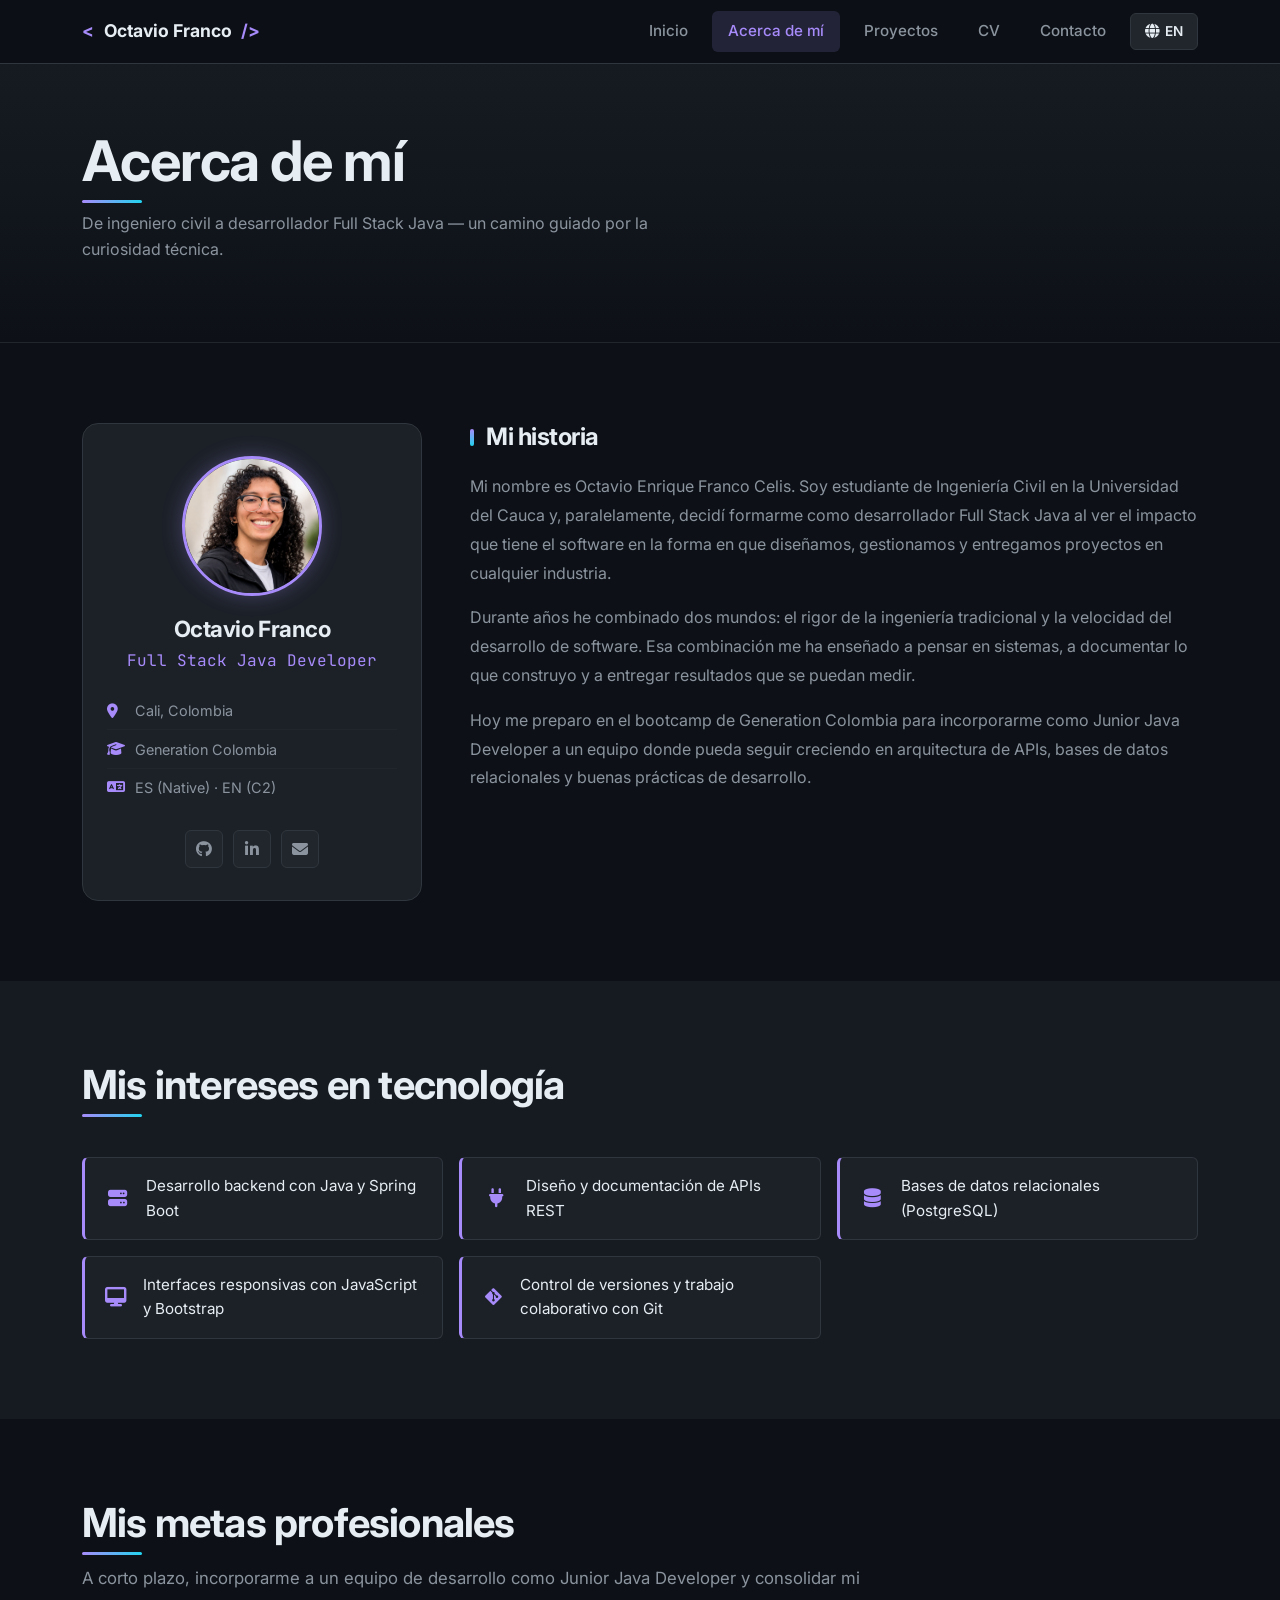
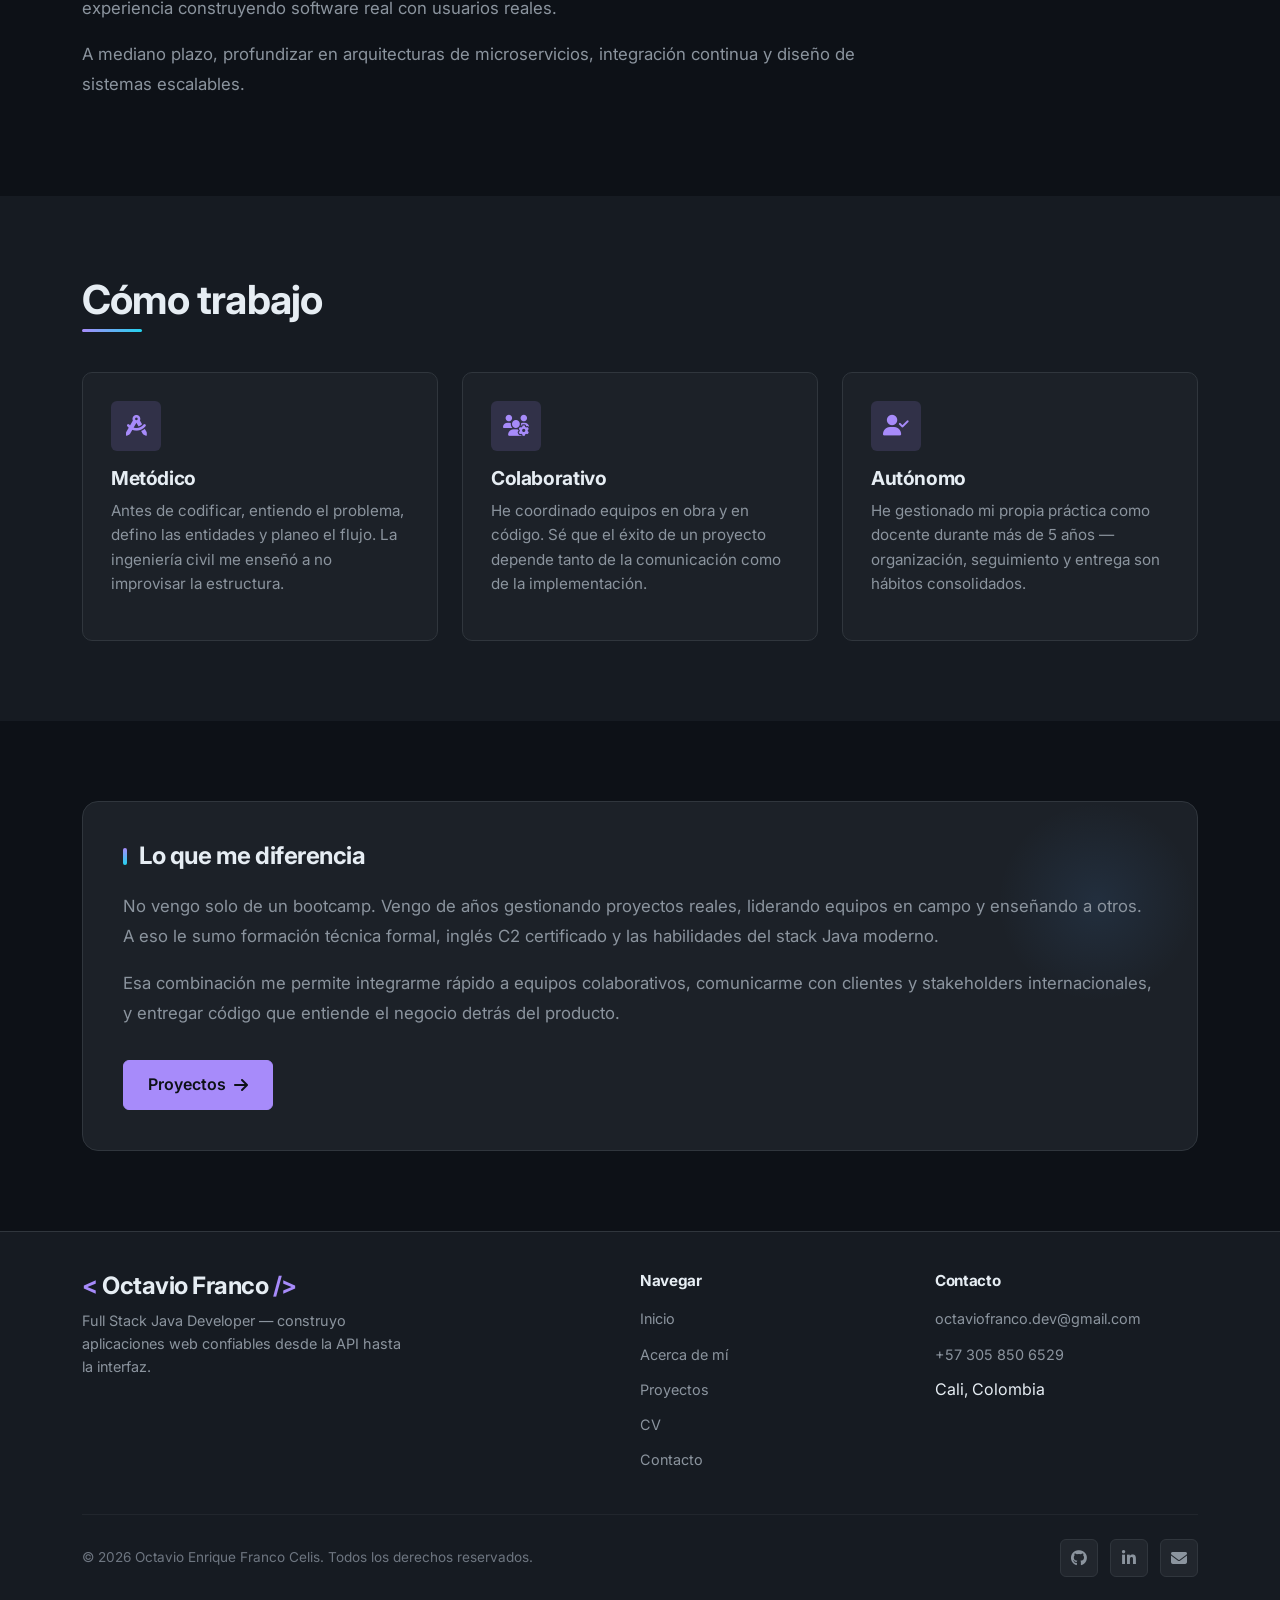
==== about.html @ 8898a6b8 "Portafolio — Octavio Franco, Full Stack Java Developer" ====
<!DOCTYPE html>
<html lang="es">
<head>
  <meta charset="UTF-8" />
  <meta name="viewport" content="width=device-width, initial-scale=1.0" />
  <meta name="description" content="Acerca de Octavio Franco — De ingeniero civil a desarrollador Full Stack Java." />
  <title>Acerca de mí · Octavio Franco</title>

  <link rel="preconnect" href="https://fonts.googleapis.com" />
  <link rel="preconnect" href="https://fonts.gstatic.com" crossorigin />
  <link href="https://fonts.googleapis.com/css2?family=Inter:wght@400;500;600;700;800&family=JetBrains+Mono:wght@400;600&display=swap" rel="stylesheet" />

  <link href="https://cdn.jsdelivr.net/npm/bootstrap@5.3.3/dist/css/bootstrap.min.css" rel="stylesheet" />
  <link rel="stylesheet" href="https://cdnjs.cloudflare.com/ajax/libs/font-awesome/6.5.0/css/all.min.css" />

  <link rel="stylesheet" href="assets/css/global.css" />
  <link rel="stylesheet" href="assets/css/about.css" />
</head>
<body data-page="about">

  <div id="navbar-container"></div>

  <main>
    <!-- Page header -->
    <section class="page-header">
      <div class="container">
        <h1 class="section-title" data-i18n="about.title">Acerca de mí</h1>
        <p class="section-subtitle" data-i18n="about.subtitle">De ingeniero civil a desarrollador Full Stack Java — un camino guiado por la curiosidad técnica.</p>
      </div>
    </section>

    <!-- Story -->
    <section class="section about-story">
      <div class="container">
        <div class="row g-5 align-items-start">
          <div class="col-lg-4 reveal">
            <div class="profile-card">
              <div class="profile-img-wrap">
                <img src="assets/img/profile/avatar.png" alt="Octavio Franco" class="profile-img" />
              </div>
              <h3>Octavio Franco</h3>
              <p class="profile-role">Full Stack Java Developer</p>
              <ul class="profile-meta">
                <li><i class="fa-solid fa-location-dot"></i> Cali, Colombia</li>
                <li><i class="fa-solid fa-graduation-cap"></i> Generation Colombia</li>
                <li><i class="fa-solid fa-language"></i> ES (Native) · EN (C2)</li>
              </ul>
              <div class="profile-social">
                <a href="https://github.com/0ctapod" target="_blank" rel="noopener" aria-label="GitHub"><i class="fa-brands fa-github"></i></a>
                <a href="https://www.linkedin.com/in/octavio-franco-6341483b8/" target="_blank" rel="noopener" aria-label="LinkedIn"><i class="fa-brands fa-linkedin-in"></i></a>
                <a href="mailto:octaviofranco.dev@gmail.com" aria-label="Email"><i class="fa-solid fa-envelope"></i></a>
              </div>
            </div>
          </div>

          <div class="col-lg-8 reveal">
            <h2 class="block-title" data-i18n="about.story.title">Mi historia</h2>
            <p data-i18n="about.story.p1">Mi nombre es Octavio Enrique Franco Celis. Soy estudiante de Ingeniería Civil en la Universidad del Cauca y, paralelamente, decidí formarme como desarrollador Full Stack Java al ver el impacto que tiene el software en la forma en que diseñamos, gestionamos y entregamos proyectos en cualquier industria.</p>
            <p data-i18n="about.story.p2">Durante años he combinado dos mundos: el rigor de la ingeniería tradicional y la velocidad del desarrollo de software. Esa combinación me ha enseñado a pensar en sistemas, a documentar lo que construyo y a entregar resultados que se puedan medir.</p>
            <p data-i18n="about.story.p3">Hoy me preparo en el bootcamp de Generation Colombia para incorporarme como Junior Java Developer a un equipo donde pueda seguir creciendo en arquitectura de APIs, bases de datos relacionales y buenas prácticas de desarrollo.</p>
          </div>
        </div>
      </div>
    </section>

    <!-- Interests -->
    <section class="section about-interests">
      <div class="container">
        <h2 class="section-title reveal" data-i18n="about.interests.title">Mis intereses en tecnología</h2>
        <div class="interests-grid reveal">
          <div class="interest-item">
            <i class="fa-solid fa-server"></i>
            <span data-i18n="about.interests.backend">Desarrollo backend con Java y Spring Boot</span>
          </div>
          <div class="interest-item">
            <i class="fa-solid fa-plug"></i>
            <span data-i18n="about.interests.api">Diseño y documentación de APIs REST</span>
          </div>
          <div class="interest-item">
            <i class="fa-solid fa-database"></i>
            <span data-i18n="about.interests.db">Bases de datos relacionales (PostgreSQL)</span>
          </div>
          <div class="interest-item">
            <i class="fa-solid fa-desktop"></i>
            <span data-i18n="about.interests.frontend">Interfaces responsivas con JavaScript y Bootstrap</span>
          </div>
          <div class="interest-item">
            <i class="fa-brands fa-git-alt"></i>
            <span data-i18n="about.interests.git">Control de versiones y trabajo colaborativo con Git</span>
          </div>
        </div>
      </div>
    </section>

    <!-- Goals -->
    <section class="section about-goals">
      <div class="container">
        <h2 class="section-title reveal" data-i18n="about.goals.title">Mis metas profesionales</h2>
        <div class="goals-content reveal">
          <p data-i18n="about.goals.p1">A corto plazo, incorporarme a un equipo de desarrollo como Junior Java Developer y consolidar mi experiencia construyendo software real con usuarios reales.</p>
          <p data-i18n="about.goals.p2">A mediano plazo, profundizar en arquitecturas de microservicios, integración continua y diseño de sistemas escalables.</p>
        </div>
      </div>
    </section>

    <!-- Work style -->
    <section class="section about-style">
      <div class="container">
        <h2 class="section-title reveal" data-i18n="about.style.title">Cómo trabajo</h2>
        <div class="row g-4 mt-2">
          <div class="col-md-4 reveal">
            <div class="card-custom style-card">
              <div class="style-icon"><i class="fa-solid fa-compass-drafting"></i></div>
              <h3 data-i18n="about.style.s1.title">Metódico</h3>
              <p data-i18n="about.style.s1.desc">Antes de codificar, entiendo el problema, defino las entidades y planeo el flujo. La ingeniería civil me enseñó a no improvisar la estructura.</p>
            </div>
          </div>
          <div class="col-md-4 reveal">
            <div class="card-custom style-card">
              <div class="style-icon"><i class="fa-solid fa-users-gear"></i></div>
              <h3 data-i18n="about.style.s2.title">Colaborativo</h3>
              <p data-i18n="about.style.s2.desc">He coordinado equipos en obra y en código. Sé que el éxito de un proyecto depende tanto de la comunicación como de la implementación.</p>
            </div>
          </div>
          <div class="col-md-4 reveal">
            <div class="card-custom style-card">
              <div class="style-icon"><i class="fa-solid fa-user-check"></i></div>
              <h3 data-i18n="about.style.s3.title">Autónomo</h3>
              <p data-i18n="about.style.s3.desc">He gestionado mi propia práctica como docente durante más de 5 años — organización, seguimiento y entrega son hábitos consolidados.</p>
            </div>
          </div>
        </div>
      </div>
    </section>

    <!-- Differentiators -->
    <section class="section about-diff">
      <div class="container">
        <div class="diff-block reveal">
          <h2 class="block-title" data-i18n="about.diff.title">Lo que me diferencia</h2>
          <p data-i18n="about.diff.p1">No vengo solo de un bootcamp. Vengo de años gestionando proyectos reales, liderando equipos en campo y enseñando a otros. A eso le sumo formación técnica formal, inglés C2 certificado y las habilidades del stack Java moderno.</p>
          <p data-i18n="about.diff.p2">Esa combinación me permite integrarme rápido a equipos colaborativos, comunicarme con clientes y stakeholders internacionales, y entregar código que entiende el negocio detrás del producto.</p>
          <a href="projects.html" class="btn-primary-custom mt-3">
            <span data-i18n="nav.projects">Proyectos</span>
            <i class="fa-solid fa-arrow-right"></i>
          </a>
        </div>
      </div>
    </section>
  </main>

  <div id="footer-container"></div>

  <script src="https://cdn.jsdelivr.net/npm/bootstrap@5.3.3/dist/js/bootstrap.bundle.min.js"></script>
  <script src="assets/js/translations.js"></script>
  <script src="assets/js/main.js"></script>
</body>
</html>
---- assets/css/global.css ----
/* ============================================================
   GLOBAL.CSS — Design System & Shared Components
   Octavio Franco · Full Stack Java Developer Portfolio
   Style: Dark Tech Professional (GitHub-inspired)
   ============================================================ */

/* ---------- Design Tokens ---------- */
:root {
  /* Surface colors */
  --bg-primary: #0d1117;
  --bg-surface: #161b22;
  --bg-card: #1c2128;
  --bg-elevated: #21262d;

  /* Borders & dividers */
  --border: #30363d;
  --border-muted: #21262d;

  /* Accent colors — Violet + Cyan */
  --accent: #a78bfa;
  --accent-hover: #c4b5fd;
  --accent-soft: rgba(167, 139, 250, 0.15);
  --accent-cyan: #22d3ee;
  --accent-cyan-soft: rgba(34, 211, 238, 0.15);
  --accent-green: #3fb950;
  --accent-orange: #f0883e;

  /* Text */
  --text-primary: #e6edf3;
  --text-secondary: #8b949e;
  --text-muted: #6e7681;

  /* Effects */
  --shadow-sm: 0 1px 3px rgba(0, 0, 0, 0.4);
  --shadow-md: 0 4px 12px rgba(0, 0, 0, 0.5);
  --shadow-lg: 0 10px 30px rgba(0, 0, 0, 0.6);
  --glow-accent: 0 0 20px rgba(167, 139, 250, 0.3);
  --glow-cyan:   0 0 20px rgba(34, 211, 238, 0.25);

  /* Spacing & layout */
  --radius-sm: 6px;
  --radius-md: 10px;
  --radius-lg: 16px;
  --navbar-h: 64px;

  /* Typography */
  --font-sans: 'Inter', -apple-system, BlinkMacSystemFont, 'Segoe UI', sans-serif;
  --font-mono: 'JetBrains Mono', 'Fira Code', Consolas, monospace;
}

/* ---------- Reset & Base ---------- */
* {
  margin: 0;
  padding: 0;
  box-sizing: border-box;
}

html {
  scroll-behavior: smooth;
  scroll-padding-top: var(--navbar-h);
}

body {
  font-family: var(--font-sans);
  background-color: var(--bg-primary);
  color: var(--text-primary);
  line-height: 1.6;
  min-height: 100vh;
  display: flex;
  flex-direction: column;
  overflow-x: hidden;
}

main {
  flex: 1;
  padding-top: var(--navbar-h);
}

a {
  color: var(--accent);
  text-decoration: none;
  transition: color 0.2s ease;
}

a:hover {
  color: var(--accent-hover);
}

h1, h2, h3, h4, h5, h6 {
  color: var(--text-primary);
  font-weight: 700;
  line-height: 1.2;
  letter-spacing: -0.02em;
}

h1 { font-size: clamp(2rem, 5vw, 3.5rem); }
h2 { font-size: clamp(1.75rem, 4vw, 2.5rem); }
h3 { font-size: clamp(1.25rem, 3vw, 1.75rem); }

p {
  color: var(--text-secondary);
  font-size: 1rem;
}

/* ---------- Reusable Layout ---------- */
.section {
  padding: 5rem 0;
}

.section-title {
  margin-bottom: 1rem;
  position: relative;
  display: inline-block;
}

.section-title::after {
  content: '';
  position: absolute;
  bottom: -8px;
  left: 0;
  width: 60px;
  height: 3px;
  background: linear-gradient(90deg, var(--accent), var(--accent-cyan));
  border-radius: 2px;
}

.section-subtitle {
  color: var(--text-secondary);
  margin-bottom: 3rem;
  max-width: 600px;
}

/* ---------- Buttons ---------- */
.btn-primary-custom {
  background: var(--accent);
  color: var(--bg-primary);
  border: 1px solid var(--accent);
  padding: 0.7rem 1.5rem;
  border-radius: var(--radius-sm);
  font-weight: 600;
  transition: all 0.2s ease;
  display: inline-flex;
  align-items: center;
  gap: 0.5rem;
}

.btn-primary-custom:hover {
  background: var(--accent-hover);
  border-color: var(--accent-hover);
  color: var(--bg-primary);
  transform: translateY(-2px);
  box-shadow: var(--glow-accent);
}

.btn-outline-custom {
  background: transparent;
  color: var(--text-primary);
  border: 1px solid var(--border);
  padding: 0.7rem 1.5rem;
  border-radius: var(--radius-sm);
  font-weight: 600;
  transition: all 0.2s ease;
  display: inline-flex;
  align-items: center;
  gap: 0.5rem;
}

.btn-outline-custom:hover {
  border-color: var(--accent);
  color: var(--accent);
  background: var(--accent-soft);
  transform: translateY(-2px);
}

/* ---------- Cards ---------- */
.card-custom {
  background: var(--bg-card);
  border: 1px solid var(--border);
  border-radius: var(--radius-md);
  padding: 1.75rem;
  transition: all 0.25s ease;
  height: 100%;
}

.card-custom:hover {
  border-color: var(--accent);
  transform: translateY(-4px);
  box-shadow: var(--shadow-md), var(--glow-accent);
}

/* ---------- Tech chips ---------- */
.tech-chip {
  display: inline-flex;
  align-items: center;
  gap: 0.4rem;
  background: var(--bg-elevated);
  color: var(--text-primary);
  border: 1px solid var(--border);
  padding: 0.35rem 0.85rem;
  border-radius: 100px;
  font-size: 0.85rem;
  font-weight: 500;
  margin: 0.25rem;
  transition: all 0.2s ease;
}

.tech-chip:hover {
  border-color: var(--accent);
  color: var(--accent);
}

.tech-chip i {
  font-size: 0.9rem;
}

/* ---------- NAVBAR ---------- */
.navbar-custom {
  position: fixed;
  top: 0;
  left: 0;
  right: 0;
  height: var(--navbar-h);
  background: rgba(13, 17, 23, 0.85);
  backdrop-filter: blur(12px);
  -webkit-backdrop-filter: blur(12px);
  border-bottom: 1px solid var(--border);
  z-index: 1000;
  transition: all 0.3s ease;
}

.navbar-custom .container {
  height: 100%;
  display: flex;
  align-items: center;
  justify-content: space-between;
}

.navbar-brand-custom {
  display: flex;
  align-items: center;
  gap: 0.6rem;
  color: var(--text-primary);
  font-weight: 700;
  font-size: 1.1rem;
  text-decoration: none;
}

.navbar-brand-custom:hover {
  color: var(--accent);
}

.navbar-brand-custom .brand-bracket {
  color: var(--accent);
}

.navbar-nav-custom {
  display: flex;
  align-items: center;
  gap: 0.5rem;
  list-style: none;
  margin: 0;
  padding: 0;
}

.navbar-nav-custom li a {
  display: block;
  padding: 0.5rem 1rem;
  color: var(--text-secondary);
  font-weight: 500;
  font-size: 0.95rem;
  border-radius: var(--radius-sm);
  transition: all 0.2s ease;
}

.navbar-nav-custom li a:hover {
  color: var(--text-primary);
  background: var(--bg-elevated);
}

.navbar-nav-custom li a.active {
  color: var(--accent);
  background: var(--accent-soft);
}

.lang-toggle {
  display: inline-flex;
  align-items: center;
  gap: 0.4rem;
  padding: 0.4rem 0.85rem;
  background: var(--bg-elevated);
  border: 1px solid var(--border);
  border-radius: var(--radius-sm);
  color: var(--text-primary);
  font-weight: 600;
  font-size: 0.85rem;
  cursor: pointer;
  transition: all 0.2s ease;
}

.lang-toggle:hover {
  border-color: var(--accent);
  color: var(--accent);
}

.lang-toggle i {
  font-size: 0.9rem;
}

/* Mobile menu button */
.menu-toggle {
  display: none;
  background: transparent;
  border: 1px solid var(--border);
  color: var(--text-primary);
  width: 40px;
  height: 40px;
  border-radius: var(--radius-sm);
  cursor: pointer;
  align-items: center;
  justify-content: center;
}

.menu-toggle:hover {
  border-color: var(--accent);
  color: var(--accent);
}

/* ---------- FOOTER ---------- */
.footer-custom {
  background: var(--bg-surface);
  border-top: 1px solid var(--border);
  padding: 2.5rem 0 1.5rem;
  margin-top: auto;
}

.footer-grid {
  display: grid;
  grid-template-columns: 2fr 1fr 1fr;
  gap: 2rem;
  margin-bottom: 2rem;
}

.footer-brand h4 {
  margin-bottom: 0.5rem;
  color: var(--text-primary);
}

.footer-brand p {
  color: var(--text-secondary);
  font-size: 0.9rem;
  max-width: 320px;
}

.footer-col h5 {
  color: var(--text-primary);
  font-size: 0.95rem;
  margin-bottom: 1rem;
}

.footer-col ul {
  list-style: none;
  padding: 0;
  margin: 0;
}

.footer-col ul li {
  margin-bottom: 0.6rem;
}

.footer-col ul li a {
  color: var(--text-secondary);
  font-size: 0.9rem;
  transition: color 0.2s ease;
}

.footer-col ul li a:hover {
  color: var(--accent);
}

.footer-bottom {
  border-top: 1px solid var(--border-muted);
  padding-top: 1.5rem;
  display: flex;
  justify-content: space-between;
  align-items: center;
  flex-wrap: wrap;
  gap: 1rem;
}

.footer-bottom p {
  color: var(--text-muted);
  font-size: 0.85rem;
  margin: 0;
}

.social-icons {
  display: flex;
  gap: 0.75rem;
}

.social-icons a {
  display: inline-flex;
  align-items: center;
  justify-content: center;
  width: 38px;
  height: 38px;
  background: var(--bg-elevated);
  border: 1px solid var(--border);
  border-radius: var(--radius-sm);
  color: var(--text-secondary);
  transition: all 0.2s ease;
}

.social-icons a:hover {
  background: var(--accent-soft);
  border-color: var(--accent);
  color: var(--accent);
  transform: translateY(-2px);
}

/* ---------- Animations ---------- */
@keyframes fadeInUp {
  from {
    opacity: 0;
    transform: translateY(20px);
  }
  to {
    opacity: 1;
    transform: translateY(0);
  }
}

.fade-in {
  animation: fadeInUp 0.6s ease-out forwards;
}

.fade-in-delay-1 { animation-delay: 0.1s; opacity: 0; }
.fade-in-delay-2 { animation-delay: 0.2s; opacity: 0; }
.fade-in-delay-3 { animation-delay: 0.3s; opacity: 0; }

/* Scroll reveal */
.reveal {
  opacity: 0;
  transform: translateY(30px);
  transition: opacity 0.7s ease, transform 0.7s ease;
}

.reveal.visible {
  opacity: 1;
  transform: translateY(0);
}

/* ---------- Responsive ---------- */
@media (max-width: 992px) {
  .footer-grid {
    grid-template-columns: 1fr 1fr;
  }
  .footer-brand {
    grid-column: span 2;
  }
}

@media (max-width: 768px) {
  .menu-toggle {
    display: inline-flex;
  }

  .navbar-nav-custom {
    position: fixed;
    top: var(--navbar-h);
    left: 0;
    right: 0;
    flex-direction: column;
    align-items: stretch;
    gap: 0;
    background: var(--bg-surface);
    border-bottom: 1px solid var(--border);
    padding: 1rem;
    transform: translateY(-150%);
    transition: transform 0.3s ease;
  }

  .navbar-nav-custom.open {
    transform: translateY(0);
  }

  .navbar-nav-custom li {
    width: 100%;
  }

  .navbar-nav-custom li a {
    width: 100%;
    padding: 0.85rem 1rem;
  }

  .lang-toggle {
    margin-top: 0.5rem;
    align-self: flex-start;
  }

  .section {
    padding: 3rem 0;
  }

  .footer-grid {
    grid-template-columns: 1fr;
  }
  .footer-brand {
    grid-column: span 1;
  }
  .footer-bottom {
    flex-direction: column;
    text-align: center;
  }
}
---- assets/css/about.css ----
/* ============================================================
   ABOUT.CSS — About Me page specific styles
   ============================================================ */

.page-header {
  padding: 4rem 0 2rem;
  border-bottom: 1px solid var(--border-muted);
  background: linear-gradient(180deg, var(--bg-surface) 0%, var(--bg-primary) 100%);
}

.block-title {
  font-size: 1.5rem;
  color: var(--text-primary);
  margin-bottom: 1.25rem;
  position: relative;
  padding-left: 1rem;
}

.block-title::before {
  content: '';
  position: absolute;
  left: 0;
  top: 6px;
  bottom: 6px;
  width: 4px;
  background: linear-gradient(180deg, var(--accent), var(--accent-cyan));
  border-radius: 2px;
}

/* ---------- Profile card ---------- */
.profile-card {
  background: var(--bg-card);
  border: 1px solid var(--border);
  border-radius: var(--radius-lg);
  padding: 2rem 1.5rem;
  text-align: center;
  position: sticky;
  top: calc(var(--navbar-h) + 1.5rem);
}

.profile-img-wrap {
  display: flex;
  justify-content: center;
  margin-bottom: 1.25rem;
}

.profile-img {
  width: 140px;
  height: 140px;
  border-radius: 50%;
  object-fit: cover;
  object-position: center top;
  border: 3px solid var(--accent);
  box-shadow: var(--glow-accent);
  display: block;
}

.profile-card h3 {
  margin-bottom: 0.25rem;
  font-size: 1.4rem;
}

.profile-role {
  color: var(--accent);
  font-family: var(--font-mono);
  font-size: 0.9rem;
  margin-bottom: 1.25rem;
}

.profile-meta {
  list-style: none;
  padding: 0;
  margin: 0 0 1.5rem;
  text-align: left;
}

.profile-meta li {
  display: flex;
  align-items: center;
  gap: 0.6rem;
  color: var(--text-secondary);
  font-size: 0.9rem;
  padding: 0.45rem 0;
  border-bottom: 1px solid var(--border-muted);
}

.profile-meta li:last-child { border-bottom: 0; }

.profile-meta li i {
  color: var(--accent);
  width: 18px;
}

.profile-social {
  display: flex;
  justify-content: center;
  gap: 0.6rem;
}

.profile-social a {
  display: inline-flex;
  align-items: center;
  justify-content: center;
  width: 38px;
  height: 38px;
  background: var(--bg-elevated);
  border: 1px solid var(--border);
  border-radius: var(--radius-sm);
  color: var(--text-secondary);
  transition: all 0.2s ease;
}

.profile-social a:hover {
  background: var(--accent-soft);
  border-color: var(--accent);
  color: var(--accent);
}

/* ---------- Story ---------- */
.about-story p {
  font-size: 1rem;
  line-height: 1.8;
  margin-bottom: 1rem;
}

/* ---------- Interests ---------- */
.about-interests { background: var(--bg-surface); }

.interests-grid {
  display: grid;
  grid-template-columns: repeat(auto-fit, minmax(280px, 1fr));
  gap: 1rem;
  margin-top: 2rem;
}

.interest-item {
  display: flex;
  align-items: center;
  gap: 1rem;
  background: var(--bg-card);
  border: 1px solid var(--border);
  border-left: 3px solid var(--accent);
  border-radius: var(--radius-sm);
  padding: 1rem 1.25rem;
  color: var(--text-primary);
  font-size: 0.95rem;
  transition: all 0.2s ease;
}

.interest-item:hover {
  transform: translateX(4px);
  border-color: var(--accent);
  border-left-color: var(--accent);
}

.interest-item i {
  color: var(--accent);
  font-size: 1.2rem;
  width: 28px;
  text-align: center;
}

/* ---------- Goals ---------- */
.goals-content p {
  font-size: 1.05rem;
  line-height: 1.8;
  margin-bottom: 1rem;
  max-width: 800px;
}

/* ---------- Style cards ---------- */
.about-style { background: var(--bg-surface); }

.style-card {
  text-align: left;
}

.style-icon {
  display: inline-flex;
  align-items: center;
  justify-content: center;
  width: 50px;
  height: 50px;
  border-radius: var(--radius-sm);
  background: var(--accent-soft);
  color: var(--accent);
  font-size: 1.3rem;
  margin-bottom: 1rem;
}

.style-card h3 {
  font-size: 1.2rem;
  margin-bottom: 0.6rem;
}

.style-card p {
  font-size: 0.95rem;
}

/* ---------- Differentiators ---------- */
.diff-block {
  background: var(--bg-card);
  border: 1px solid var(--border);
  border-radius: var(--radius-lg);
  padding: 2.5rem;
  position: relative;
  overflow: hidden;
}

.diff-block::before {
  content: '';
  position: absolute;
  top: 0;
  right: 0;
  width: 200px;
  height: 200px;
  background: radial-gradient(circle, rgba(88, 166, 255, 0.1) 0%, transparent 70%);
  pointer-events: none;
}

.diff-block p {
  font-size: 1.05rem;
  line-height: 1.8;
  margin-bottom: 1rem;
  position: relative;
}

/* ---------- Responsive ---------- */
@media (max-width: 992px) {
  .profile-card {
    position: relative;
    top: 0;
    max-width: 360px;
    margin: 0 auto;
  }
}

@media (max-width: 576px) {
  .diff-block { padding: 1.75rem; }
}
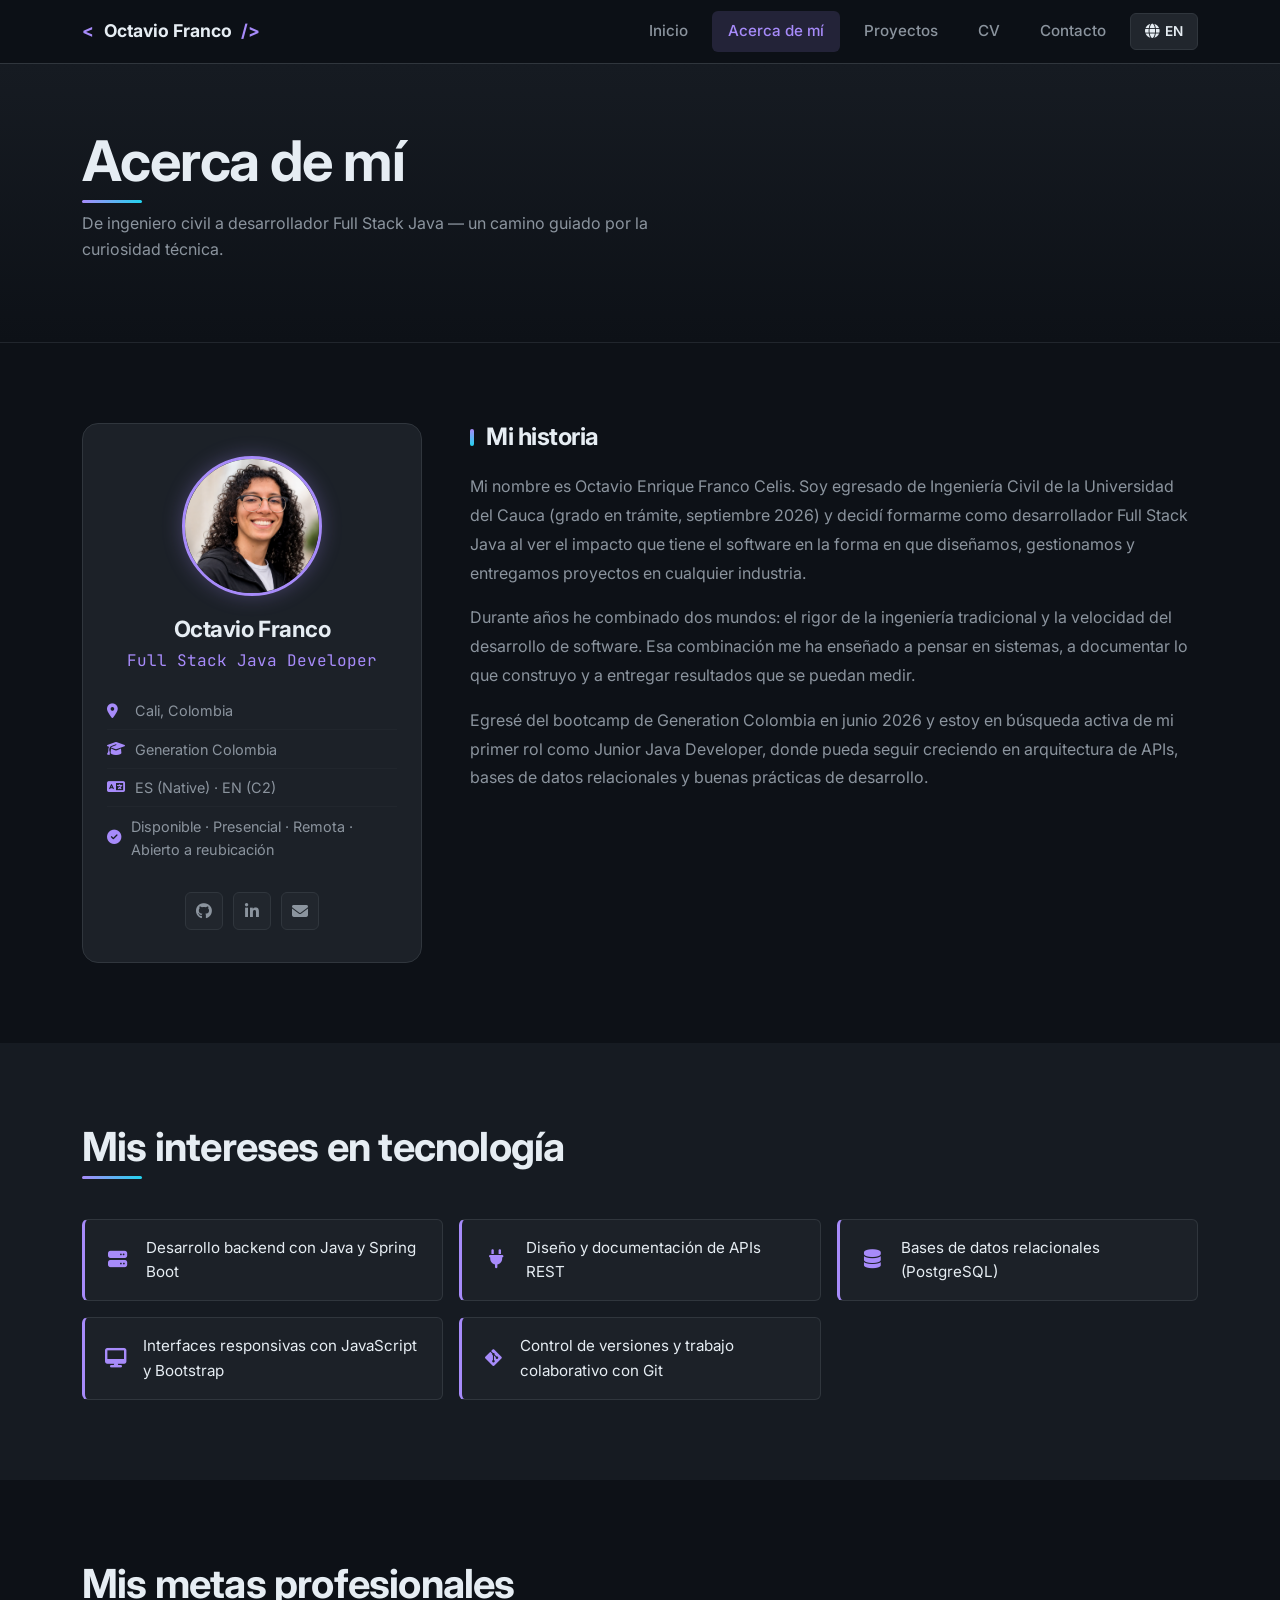
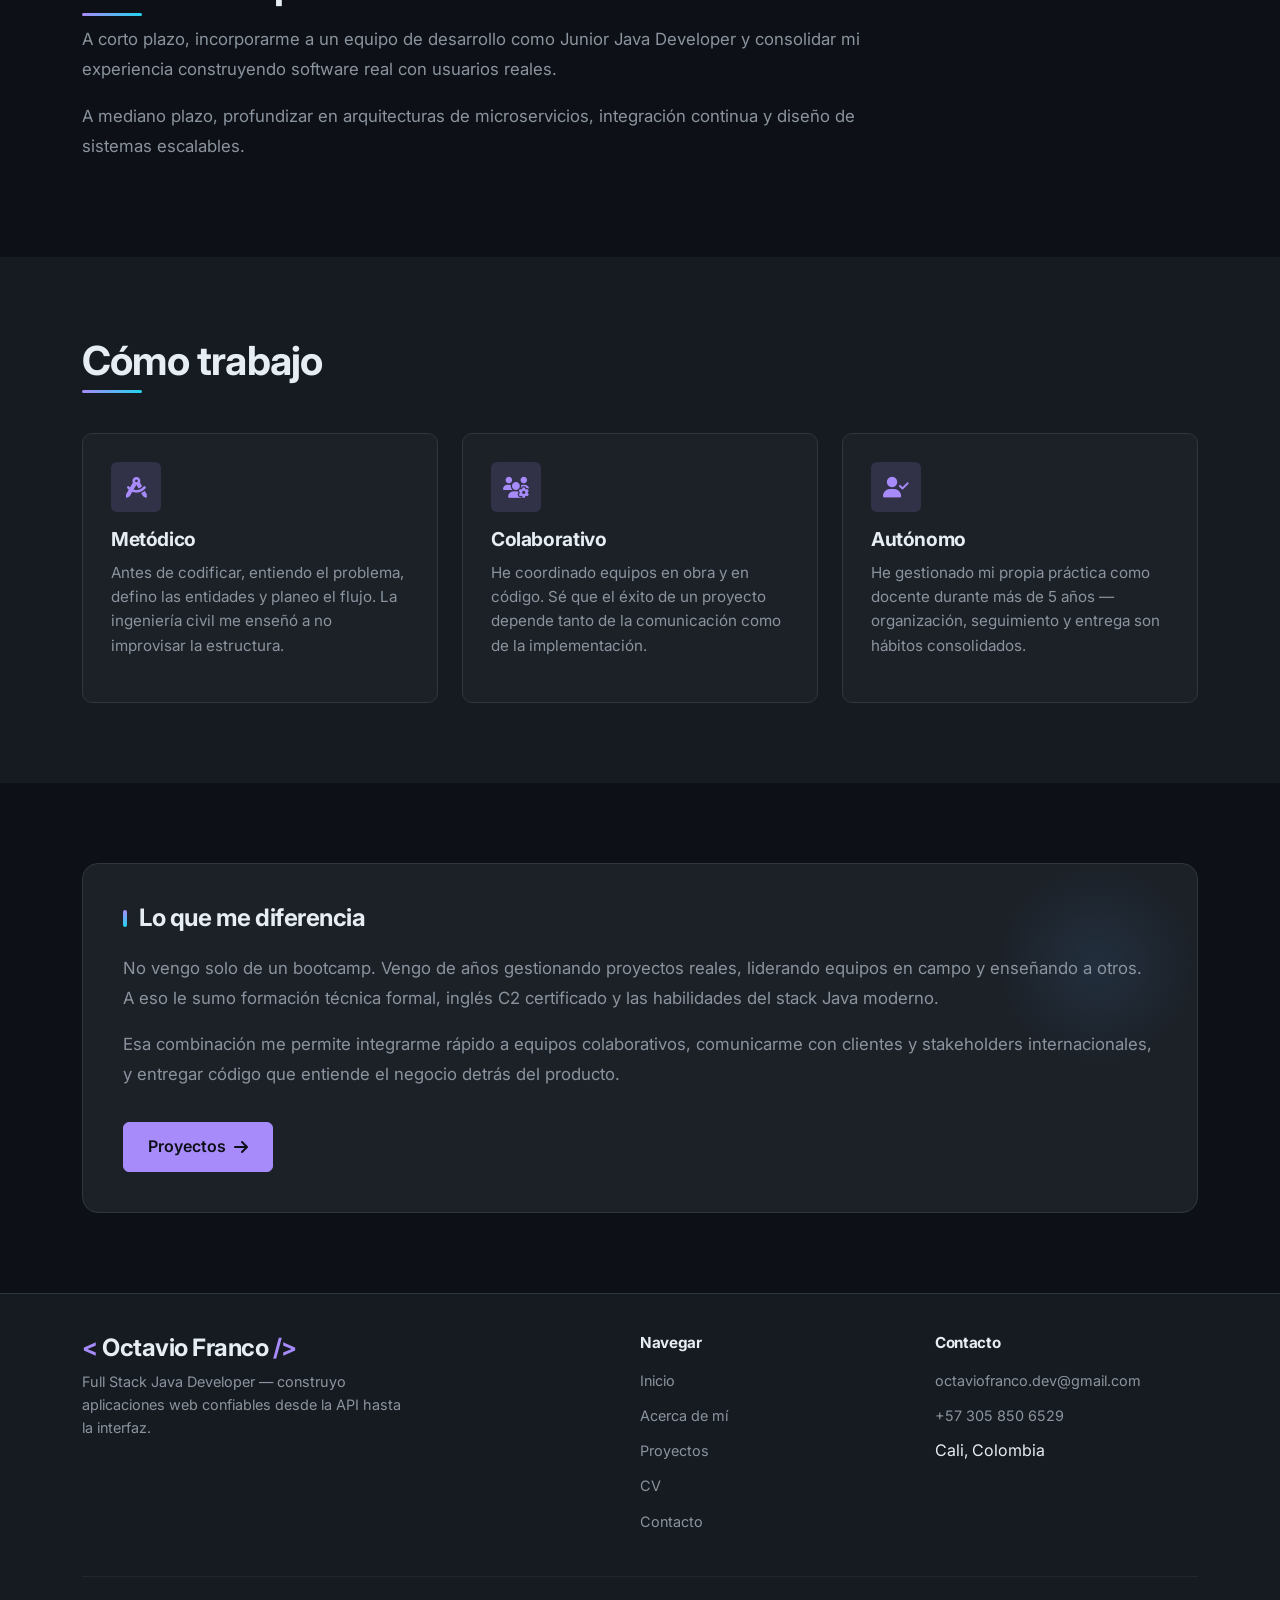
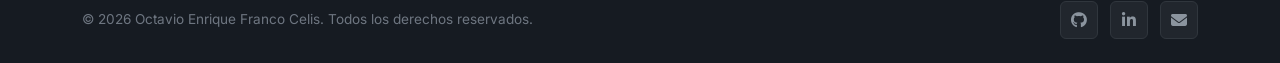
==== commit 09c8dcc3: "estado actualizado, disponibilidad visible, Spring Security y JWT en CV" ====
--- a/about.html
+++ b/about.html
@@ -44,6 +44,7 @@
                 <li><i class="fa-solid fa-location-dot"></i> Cali, Colombia</li>
                 <li><i class="fa-solid fa-graduation-cap"></i> Generation Colombia</li>
                 <li><i class="fa-solid fa-language"></i> ES (Native) · EN (C2)</li>
+                <li><i class="fa-solid fa-circle-check"></i> <span data-i18n="about.availability">Disponible · Presencial · Remota · Abierto a reubicación</span></li>
               </ul>
               <div class="profile-social">
                 <a href="https://github.com/0ctapod" target="_blank" rel="noopener" aria-label="GitHub"><i class="fa-brands fa-github"></i></a>
@@ -55,9 +56,9 @@
 
           <div class="col-lg-8 reveal">
             <h2 class="block-title" data-i18n="about.story.title">Mi historia</h2>
-            <p data-i18n="about.story.p1">Mi nombre es Octavio Enrique Franco Celis. Soy estudiante de Ingeniería Civil en la Universidad del Cauca y, paralelamente, decidí formarme como desarrollador Full Stack Java al ver el impacto que tiene el software en la forma en que diseñamos, gestionamos y entregamos proyectos en cualquier industria.</p>
+            <p data-i18n="about.story.p1">Mi nombre es Octavio Enrique Franco Celis. Soy egresado de Ingeniería Civil de la Universidad del Cauca (grado en trámite, septiembre 2026) y decidí formarme como desarrollador Full Stack Java al ver el impacto que tiene el software en la forma en que diseñamos, gestionamos y entregamos proyectos en cualquier industria.</p>
             <p data-i18n="about.story.p2">Durante años he combinado dos mundos: el rigor de la ingeniería tradicional y la velocidad del desarrollo de software. Esa combinación me ha enseñado a pensar en sistemas, a documentar lo que construyo y a entregar resultados que se puedan medir.</p>
-            <p data-i18n="about.story.p3">Hoy me preparo en el bootcamp de Generation Colombia para incorporarme como Junior Java Developer a un equipo donde pueda seguir creciendo en arquitectura de APIs, bases de datos relacionales y buenas prácticas de desarrollo.</p>
+            <p data-i18n="about.story.p3">Egresé del bootcamp de Generation Colombia en junio 2026 y estoy en búsqueda activa de mi primer rol como Junior Java Developer, donde pueda seguir creciendo en arquitectura de APIs, bases de datos relacionales y buenas prácticas de desarrollo.</p>
           </div>
         </div>
       </div>
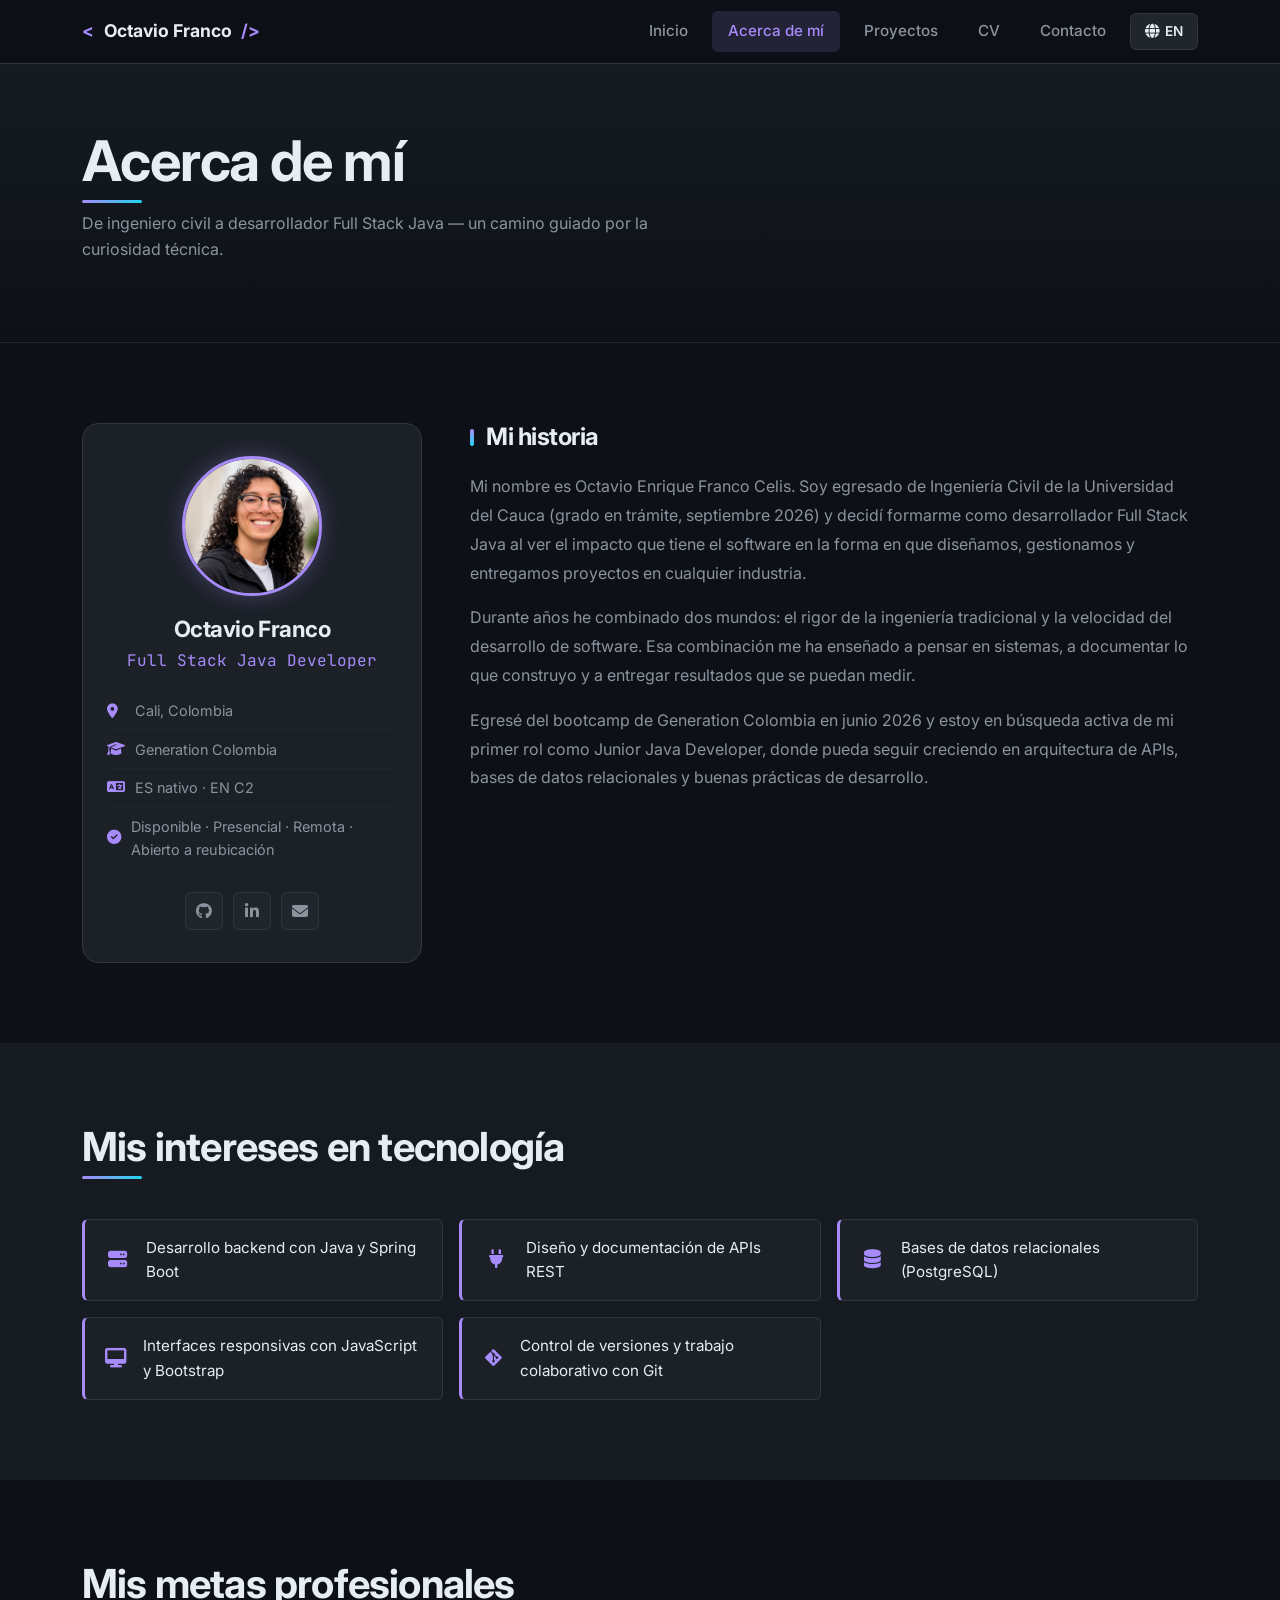
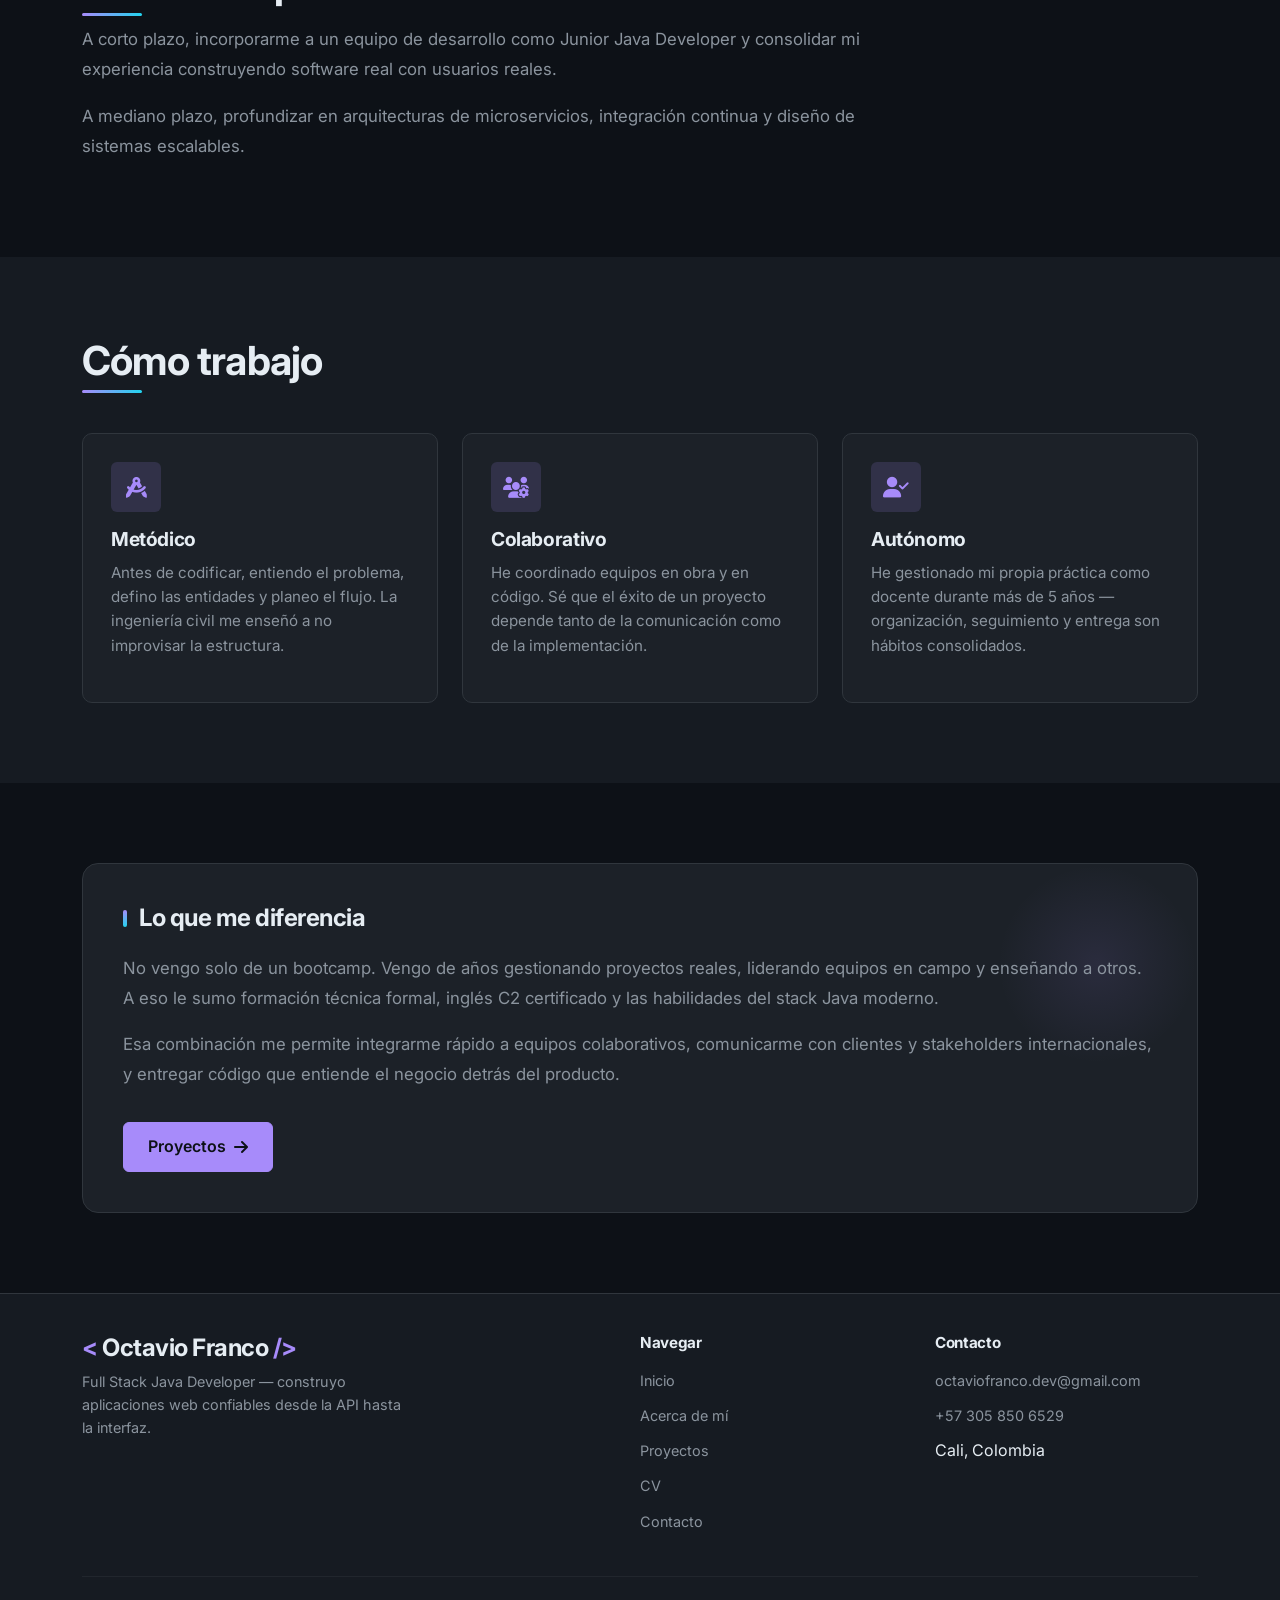
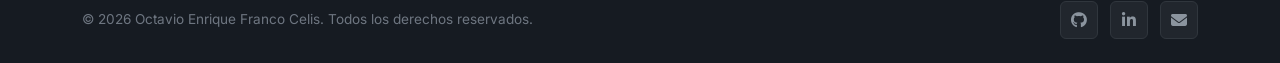
==== commit b6fe8c5f: "audit completo — 17 issues de accesibilidad, i18n, CSS y rendimiento" ====
--- a/about.html
+++ b/about.html
@@ -6,12 +6,23 @@
   <meta name="description" content="Acerca de Octavio Franco — De ingeniero civil a desarrollador Full Stack Java." />
   <title>Acerca de mí · Octavio Franco</title>
 
+  <!-- Open Graph -->
+  <meta property="og:type" content="website" />
+  <meta property="og:url" content="https://0ctapod.github.io/about.html" />
+  <meta property="og:title" content="Acerca de mí · Octavio Franco" />
+  <meta property="og:description" content="De ingeniero civil a desarrollador Full Stack Java — un camino guiado por la curiosidad técnica." />
+  <meta property="og:image" content="https://0ctapod.github.io/assets/img/profile/avatar.png" />
+  <meta name="twitter:card" content="summary_large_image" />
+
   <link rel="preconnect" href="https://fonts.googleapis.com" />
   <link rel="preconnect" href="https://fonts.gstatic.com" crossorigin />
   <link href="https://fonts.googleapis.com/css2?family=Inter:wght@400;500;600;700;800&family=JetBrains+Mono:wght@400;600&display=swap" rel="stylesheet" />
 
   <link href="https://cdn.jsdelivr.net/npm/bootstrap@5.3.3/dist/css/bootstrap.min.css" rel="stylesheet" />
   <link rel="stylesheet" href="https://cdnjs.cloudflare.com/ajax/libs/font-awesome/6.5.0/css/all.min.css" />
+
+  <!-- Favicon -->
+  <link rel="icon" type="image/svg+xml" href="assets/img/favicon.svg" />
 
   <link rel="stylesheet" href="assets/css/global.css" />
   <link rel="stylesheet" href="assets/css/about.css" />
@@ -41,10 +52,10 @@
               <h3>Octavio Franco</h3>
               <p class="profile-role">Full Stack Java Developer</p>
               <ul class="profile-meta">
-                <li><i class="fa-solid fa-location-dot"></i> Cali, Colombia</li>
-                <li><i class="fa-solid fa-graduation-cap"></i> Generation Colombia</li>
-                <li><i class="fa-solid fa-language"></i> ES (Native) · EN (C2)</li>
-                <li><i class="fa-solid fa-circle-check"></i> <span data-i18n="about.availability">Disponible · Presencial · Remota · Abierto a reubicación</span></li>
+                <li><i class="fa-solid fa-location-dot" aria-hidden="true"></i> Cali, Colombia</li>
+                <li><i class="fa-solid fa-graduation-cap" aria-hidden="true"></i> Generation Colombia</li>
+                <li><i class="fa-solid fa-language" aria-hidden="true"></i> <span data-i18n="home.hero.langs">ES nativo · EN C2</span></li>
+                <li><i class="fa-solid fa-circle-check" aria-hidden="true"></i> <span data-i18n="about.availability">Disponible · Presencial · Remota · Abierto a reubicación</span></li>
               </ul>
               <div class="profile-social">
                 <a href="https://github.com/0ctapod" target="_blank" rel="noopener" aria-label="GitHub"><i class="fa-brands fa-github"></i></a>
@@ -70,23 +81,23 @@
         <h2 class="section-title reveal" data-i18n="about.interests.title">Mis intereses en tecnología</h2>
         <div class="interests-grid reveal">
           <div class="interest-item">
-            <i class="fa-solid fa-server"></i>
+            <i class="fa-solid fa-server" aria-hidden="true"></i>
             <span data-i18n="about.interests.backend">Desarrollo backend con Java y Spring Boot</span>
           </div>
           <div class="interest-item">
-            <i class="fa-solid fa-plug"></i>
+            <i class="fa-solid fa-plug" aria-hidden="true"></i>
             <span data-i18n="about.interests.api">Diseño y documentación de APIs REST</span>
           </div>
           <div class="interest-item">
-            <i class="fa-solid fa-database"></i>
+            <i class="fa-solid fa-database" aria-hidden="true"></i>
             <span data-i18n="about.interests.db">Bases de datos relacionales (PostgreSQL)</span>
           </div>
           <div class="interest-item">
-            <i class="fa-solid fa-desktop"></i>
+            <i class="fa-solid fa-desktop" aria-hidden="true"></i>
             <span data-i18n="about.interests.frontend">Interfaces responsivas con JavaScript y Bootstrap</span>
           </div>
           <div class="interest-item">
-            <i class="fa-brands fa-git-alt"></i>
+            <i class="fa-brands fa-git-alt" aria-hidden="true"></i>
             <span data-i18n="about.interests.git">Control de versiones y trabajo colaborativo con Git</span>
           </div>
         </div>
@@ -111,21 +122,21 @@
         <div class="row g-4 mt-2">
           <div class="col-md-4 reveal">
             <div class="card-custom style-card">
-              <div class="style-icon"><i class="fa-solid fa-compass-drafting"></i></div>
+              <div class="style-icon"><i class="fa-solid fa-compass-drafting" aria-hidden="true"></i></div>
               <h3 data-i18n="about.style.s1.title">Metódico</h3>
               <p data-i18n="about.style.s1.desc">Antes de codificar, entiendo el problema, defino las entidades y planeo el flujo. La ingeniería civil me enseñó a no improvisar la estructura.</p>
             </div>
           </div>
           <div class="col-md-4 reveal">
             <div class="card-custom style-card">
-              <div class="style-icon"><i class="fa-solid fa-users-gear"></i></div>
+              <div class="style-icon"><i class="fa-solid fa-users-gear" aria-hidden="true"></i></div>
               <h3 data-i18n="about.style.s2.title">Colaborativo</h3>
               <p data-i18n="about.style.s2.desc">He coordinado equipos en obra y en código. Sé que el éxito de un proyecto depende tanto de la comunicación como de la implementación.</p>
             </div>
           </div>
           <div class="col-md-4 reveal">
             <div class="card-custom style-card">
-              <div class="style-icon"><i class="fa-solid fa-user-check"></i></div>
+              <div class="style-icon"><i class="fa-solid fa-user-check" aria-hidden="true"></i></div>
               <h3 data-i18n="about.style.s3.title">Autónomo</h3>
               <p data-i18n="about.style.s3.desc">He gestionado mi propia práctica como docente durante más de 5 años — organización, seguimiento y entrega son hábitos consolidados.</p>
             </div>
@@ -143,7 +154,7 @@
           <p data-i18n="about.diff.p2">Esa combinación me permite integrarme rápido a equipos colaborativos, comunicarme con clientes y stakeholders internacionales, y entregar código que entiende el negocio detrás del producto.</p>
           <a href="projects.html" class="btn-primary-custom mt-3">
             <span data-i18n="nav.projects">Proyectos</span>
-            <i class="fa-solid fa-arrow-right"></i>
+            <i class="fa-solid fa-arrow-right" aria-hidden="true"></i>
           </a>
         </div>
       </div>
--- a/assets/css/global.css
+++ b/assets/css/global.css
@@ -128,6 +128,33 @@
   color: var(--text-secondary);
   margin-bottom: 3rem;
   max-width: 600px;
+}
+
+/* ---------- Page header (inner pages) ---------- */
+.page-header {
+  padding: 4rem 0 2rem;
+  border-bottom: 1px solid var(--border-muted);
+  background: linear-gradient(180deg, var(--bg-surface) 0%, var(--bg-primary) 100%);
+}
+
+/* ---------- Block title (accent-bar variant) ---------- */
+.block-title {
+  font-size: 1.5rem;
+  color: var(--text-primary);
+  margin-bottom: 1.25rem;
+  position: relative;
+  padding-left: 1rem;
+}
+
+.block-title::before {
+  content: '';
+  position: absolute;
+  left: 0;
+  top: 6px;
+  bottom: 6px;
+  width: 4px;
+  background: linear-gradient(180deg, var(--accent), var(--accent-cyan));
+  border-radius: 2px;
 }
 
 /* ---------- Buttons ---------- */
@@ -211,6 +238,16 @@
 
 .tech-chip i {
   font-size: 0.9rem;
+}
+
+.tech-chip--backend {
+  border-color: rgba(167, 139, 250, 0.4);
+  color: var(--accent);
+}
+
+.tech-chip--backend:hover {
+  border-color: var(--accent);
+  color: var(--accent-hover);
 }
 
 /* ---------- NAVBAR ---------- */
--- a/assets/css/about.css
+++ b/assets/css/about.css
@@ -1,31 +1,6 @@
 /* ============================================================
    ABOUT.CSS — About Me page specific styles
    ============================================================ */
-
-.page-header {
-  padding: 4rem 0 2rem;
-  border-bottom: 1px solid var(--border-muted);
-  background: linear-gradient(180deg, var(--bg-surface) 0%, var(--bg-primary) 100%);
-}
-
-.block-title {
-  font-size: 1.5rem;
-  color: var(--text-primary);
-  margin-bottom: 1.25rem;
-  position: relative;
-  padding-left: 1rem;
-}
-
-.block-title::before {
-  content: '';
-  position: absolute;
-  left: 0;
-  top: 6px;
-  bottom: 6px;
-  width: 4px;
-  background: linear-gradient(180deg, var(--accent), var(--accent-cyan));
-  border-radius: 2px;
-}
 
 /* ---------- Profile card ---------- */
 .profile-card {
@@ -214,7 +189,7 @@
   right: 0;
   width: 200px;
   height: 200px;
-  background: radial-gradient(circle, rgba(88, 166, 255, 0.1) 0%, transparent 70%);
+  background: radial-gradient(circle, rgba(167, 139, 250, 0.1) 0%, transparent 70%);
   pointer-events: none;
 }
 
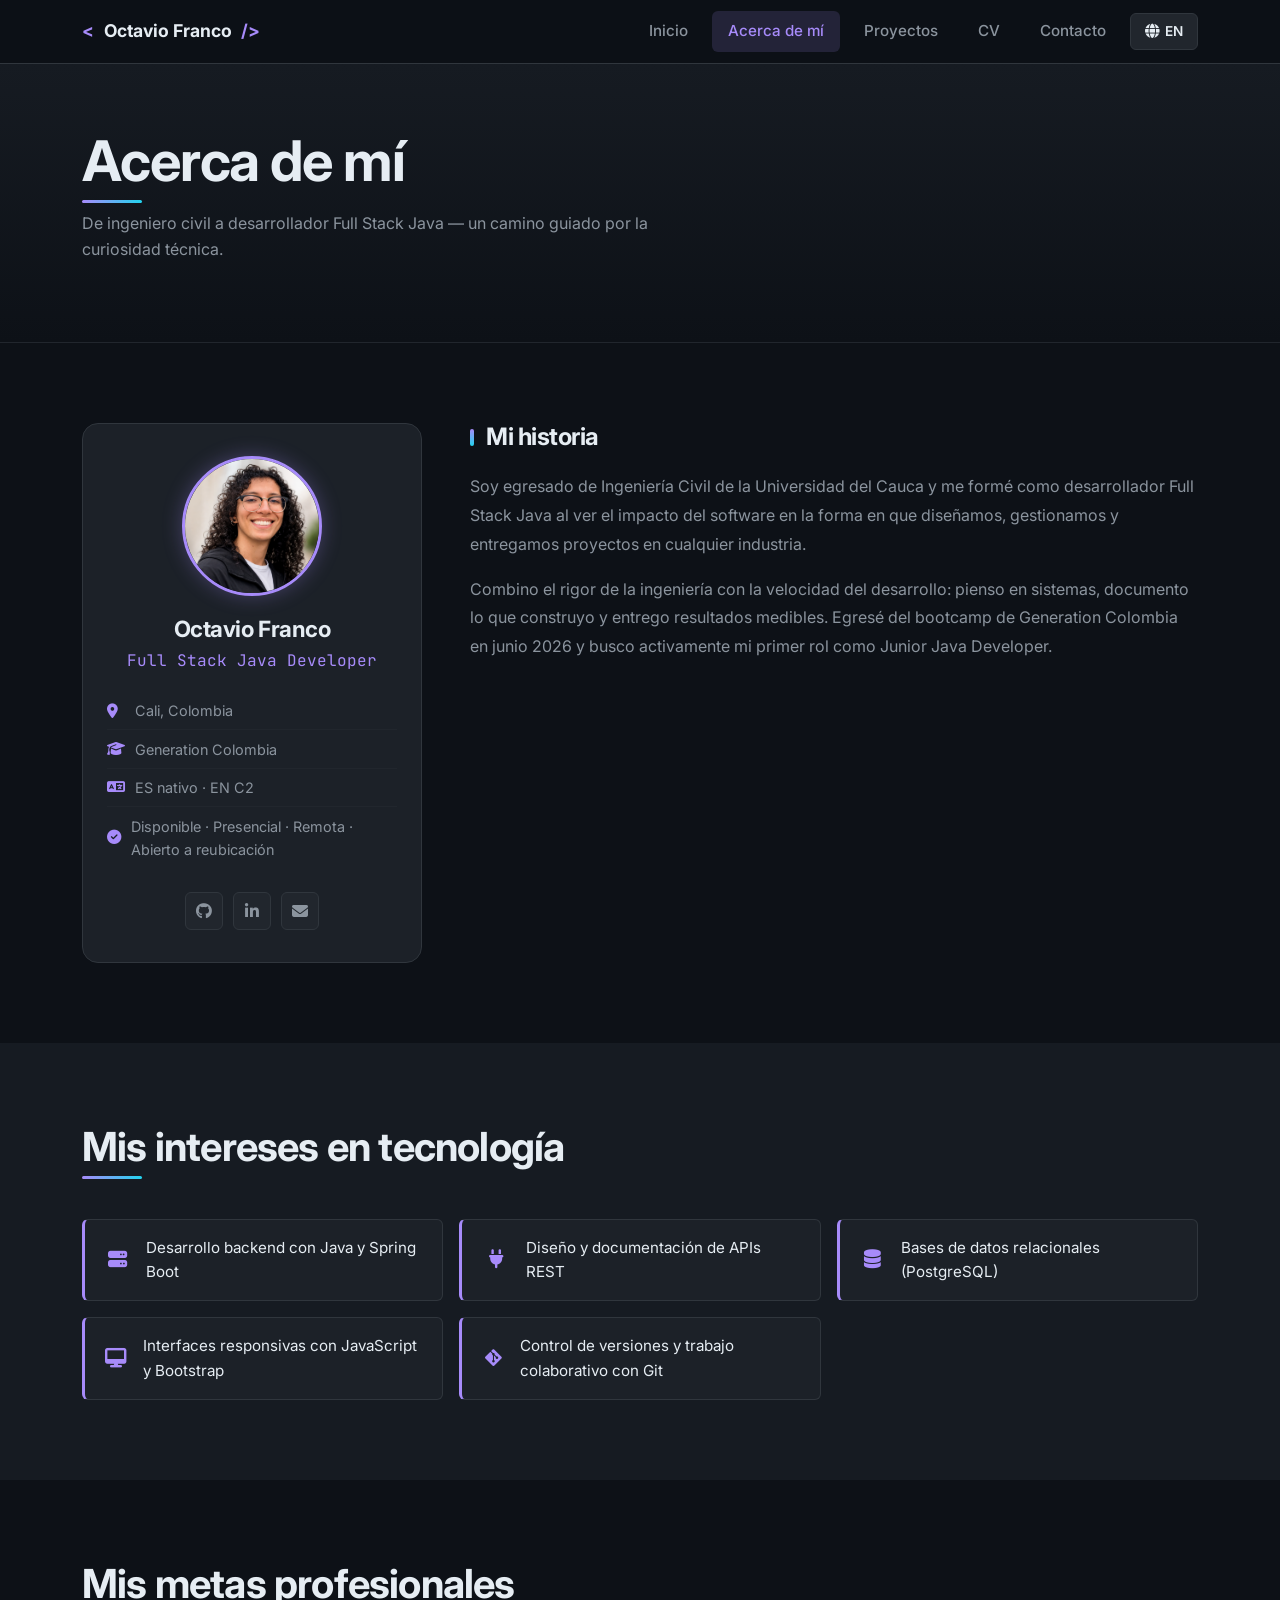
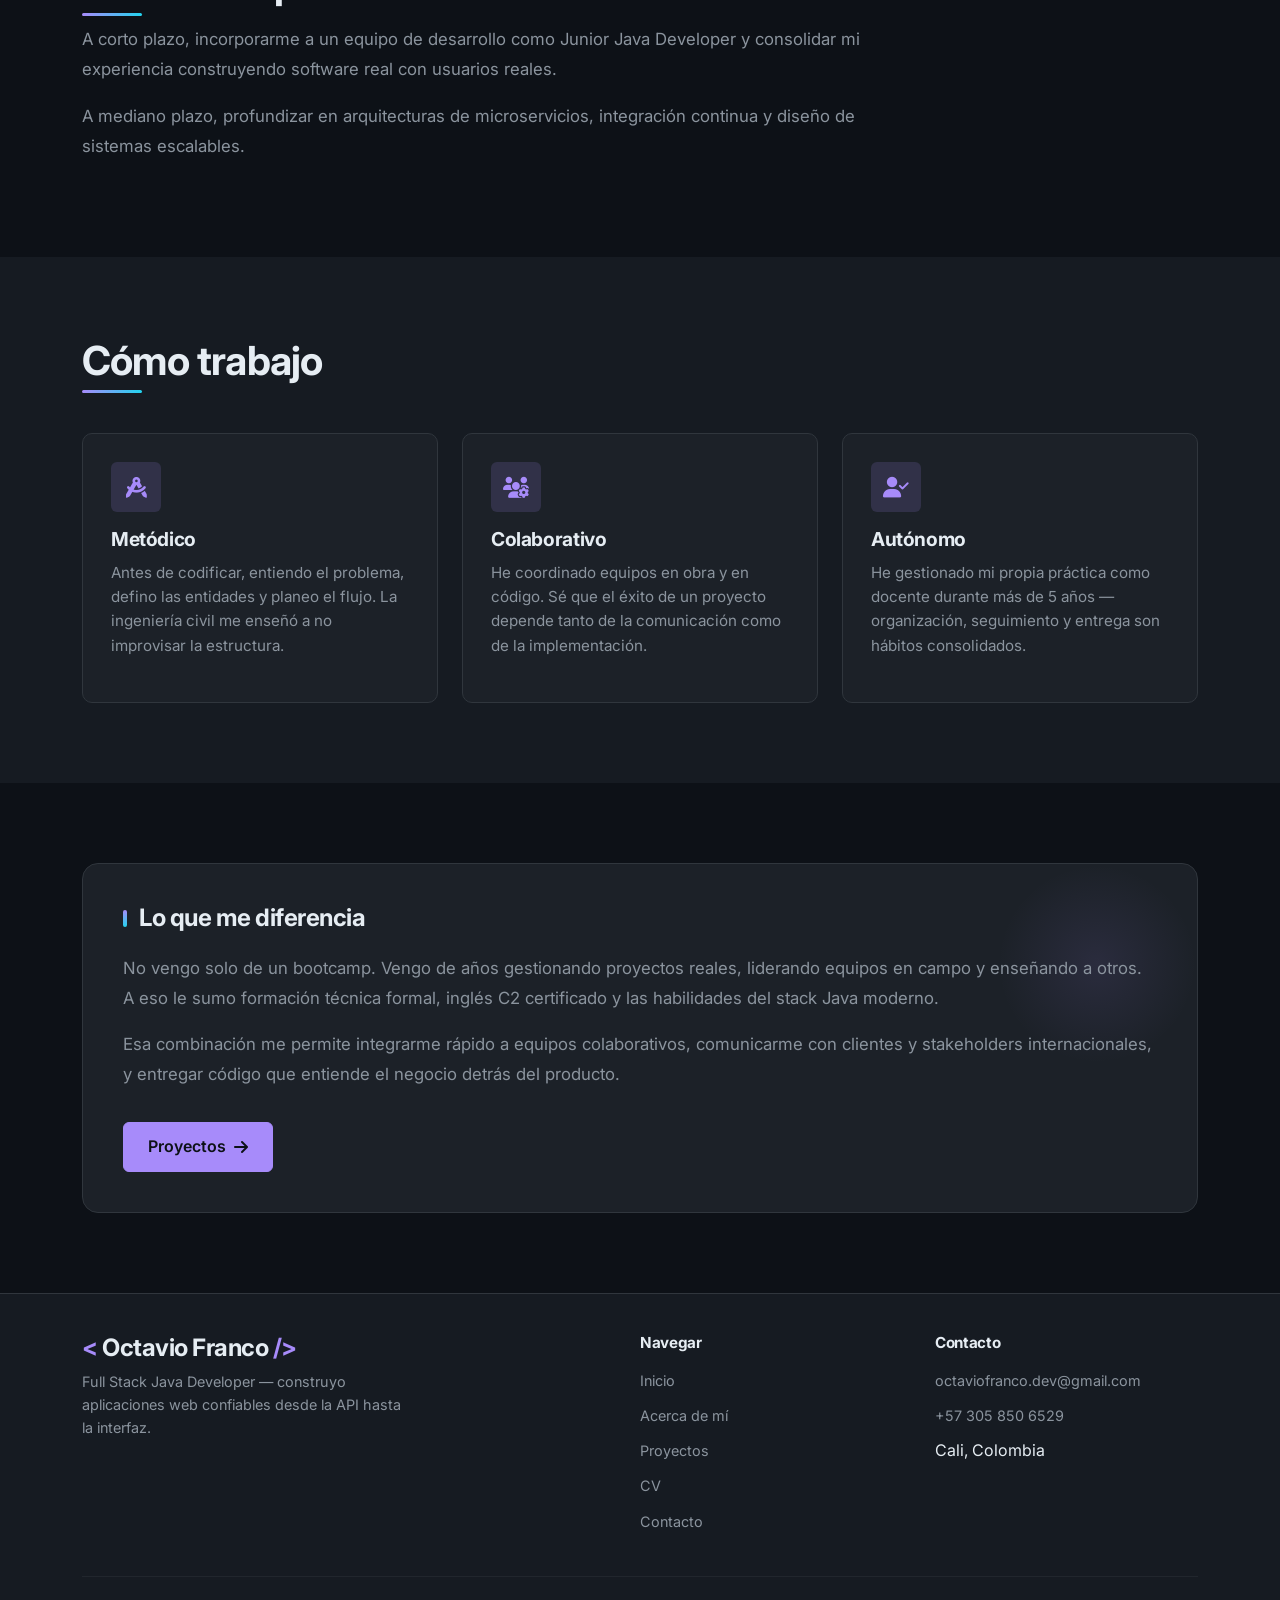
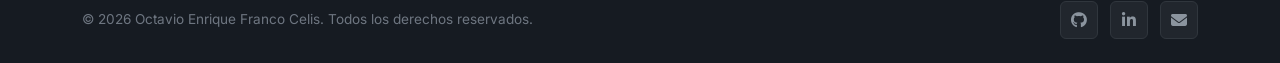
==== commit 286e71ca: "título propuesta de valor, textos concisos, AerolineaAPI simétrico" ====
--- a/about.html
+++ b/about.html
@@ -67,9 +67,8 @@
 
           <div class="col-lg-8 reveal">
             <h2 class="block-title" data-i18n="about.story.title">Mi historia</h2>
-            <p data-i18n="about.story.p1">Mi nombre es Octavio Enrique Franco Celis. Soy egresado de Ingeniería Civil de la Universidad del Cauca (grado en trámite, septiembre 2026) y decidí formarme como desarrollador Full Stack Java al ver el impacto que tiene el software en la forma en que diseñamos, gestionamos y entregamos proyectos en cualquier industria.</p>
-            <p data-i18n="about.story.p2">Durante años he combinado dos mundos: el rigor de la ingeniería tradicional y la velocidad del desarrollo de software. Esa combinación me ha enseñado a pensar en sistemas, a documentar lo que construyo y a entregar resultados que se puedan medir.</p>
-            <p data-i18n="about.story.p3">Egresé del bootcamp de Generation Colombia en junio 2026 y estoy en búsqueda activa de mi primer rol como Junior Java Developer, donde pueda seguir creciendo en arquitectura de APIs, bases de datos relacionales y buenas prácticas de desarrollo.</p>
+            <p data-i18n="about.story.p1">Soy egresado de Ingeniería Civil de la Universidad del Cauca y me formé como desarrollador Full Stack Java al ver el impacto del software en la forma en que diseñamos, gestionamos y entregamos proyectos en cualquier industria.</p>
+            <p data-i18n="about.story.p2">Combino el rigor de la ingeniería con la velocidad del desarrollo: pienso en sistemas, documento lo que construyo y entrego resultados medibles. Egresé del bootcamp de Generation Colombia en junio 2026 y busco activamente mi primer rol como Junior Java Developer.</p>
           </div>
         </div>
       </div>
